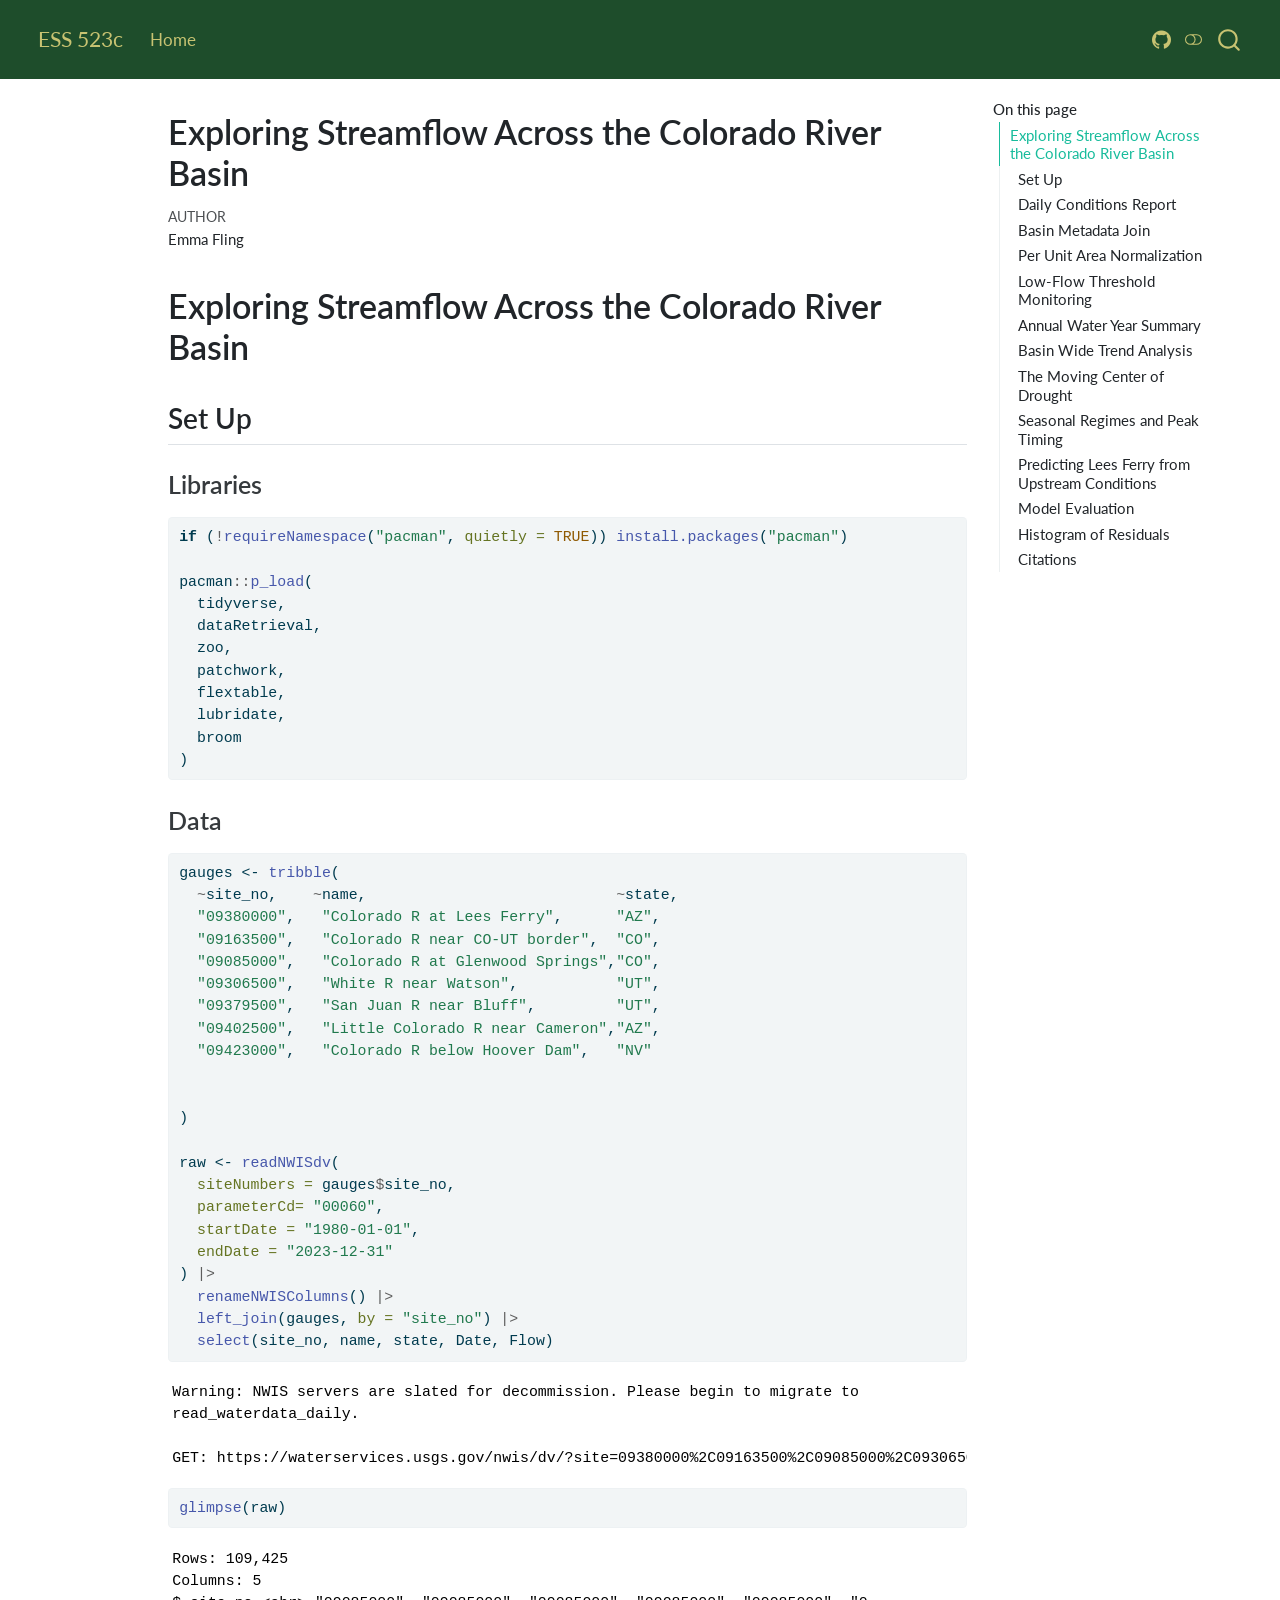
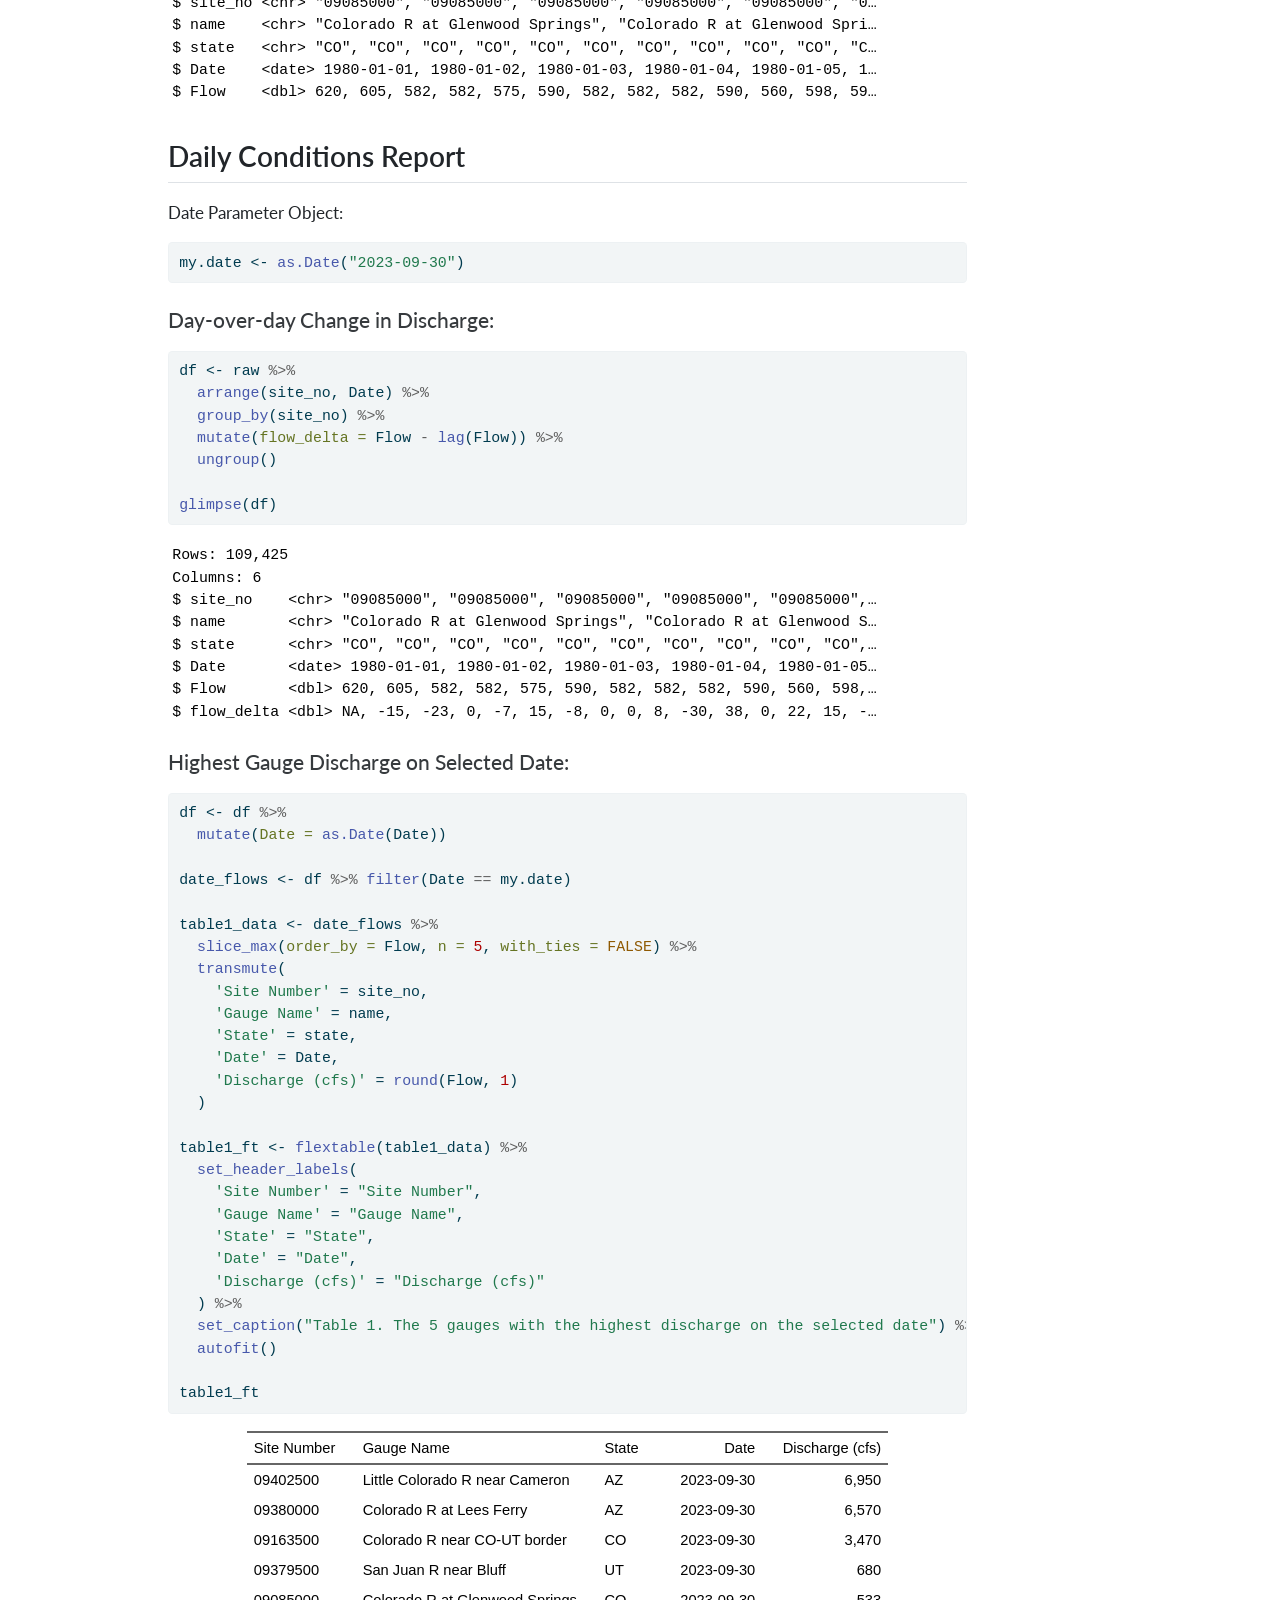
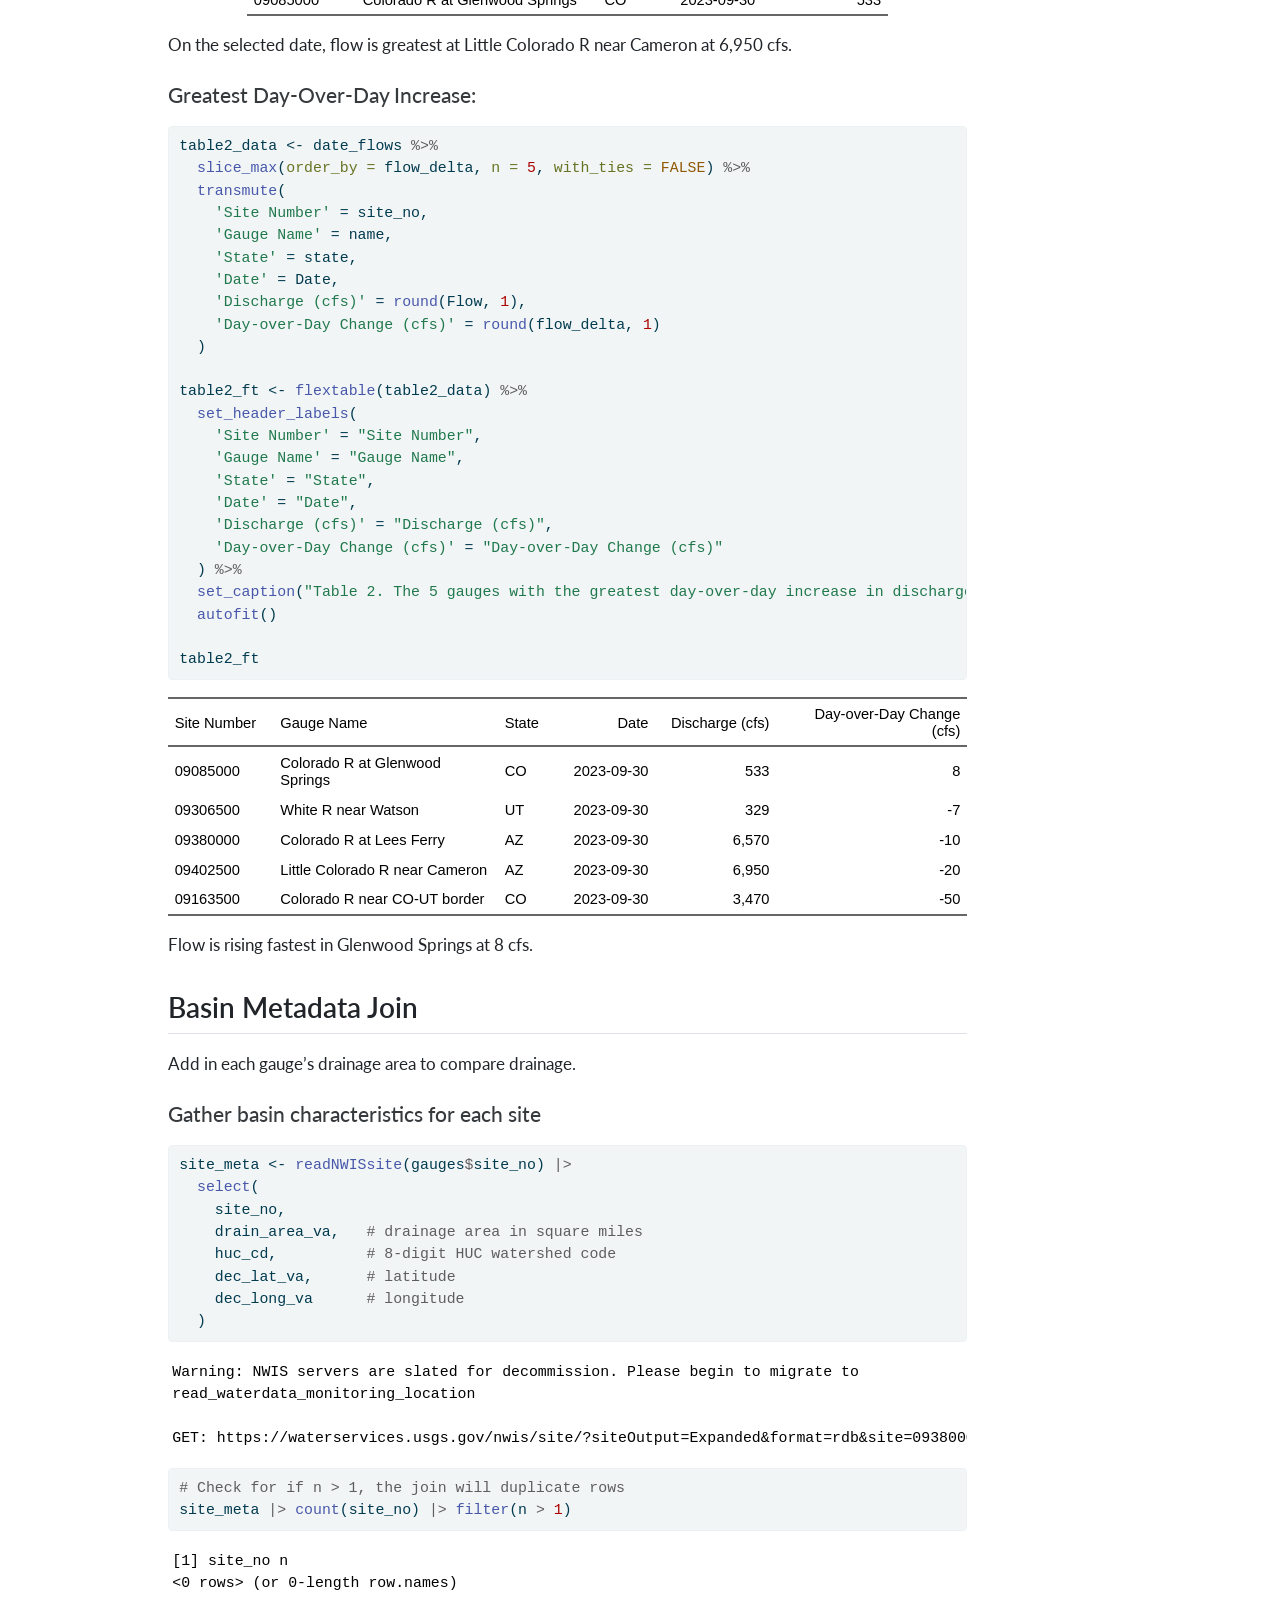
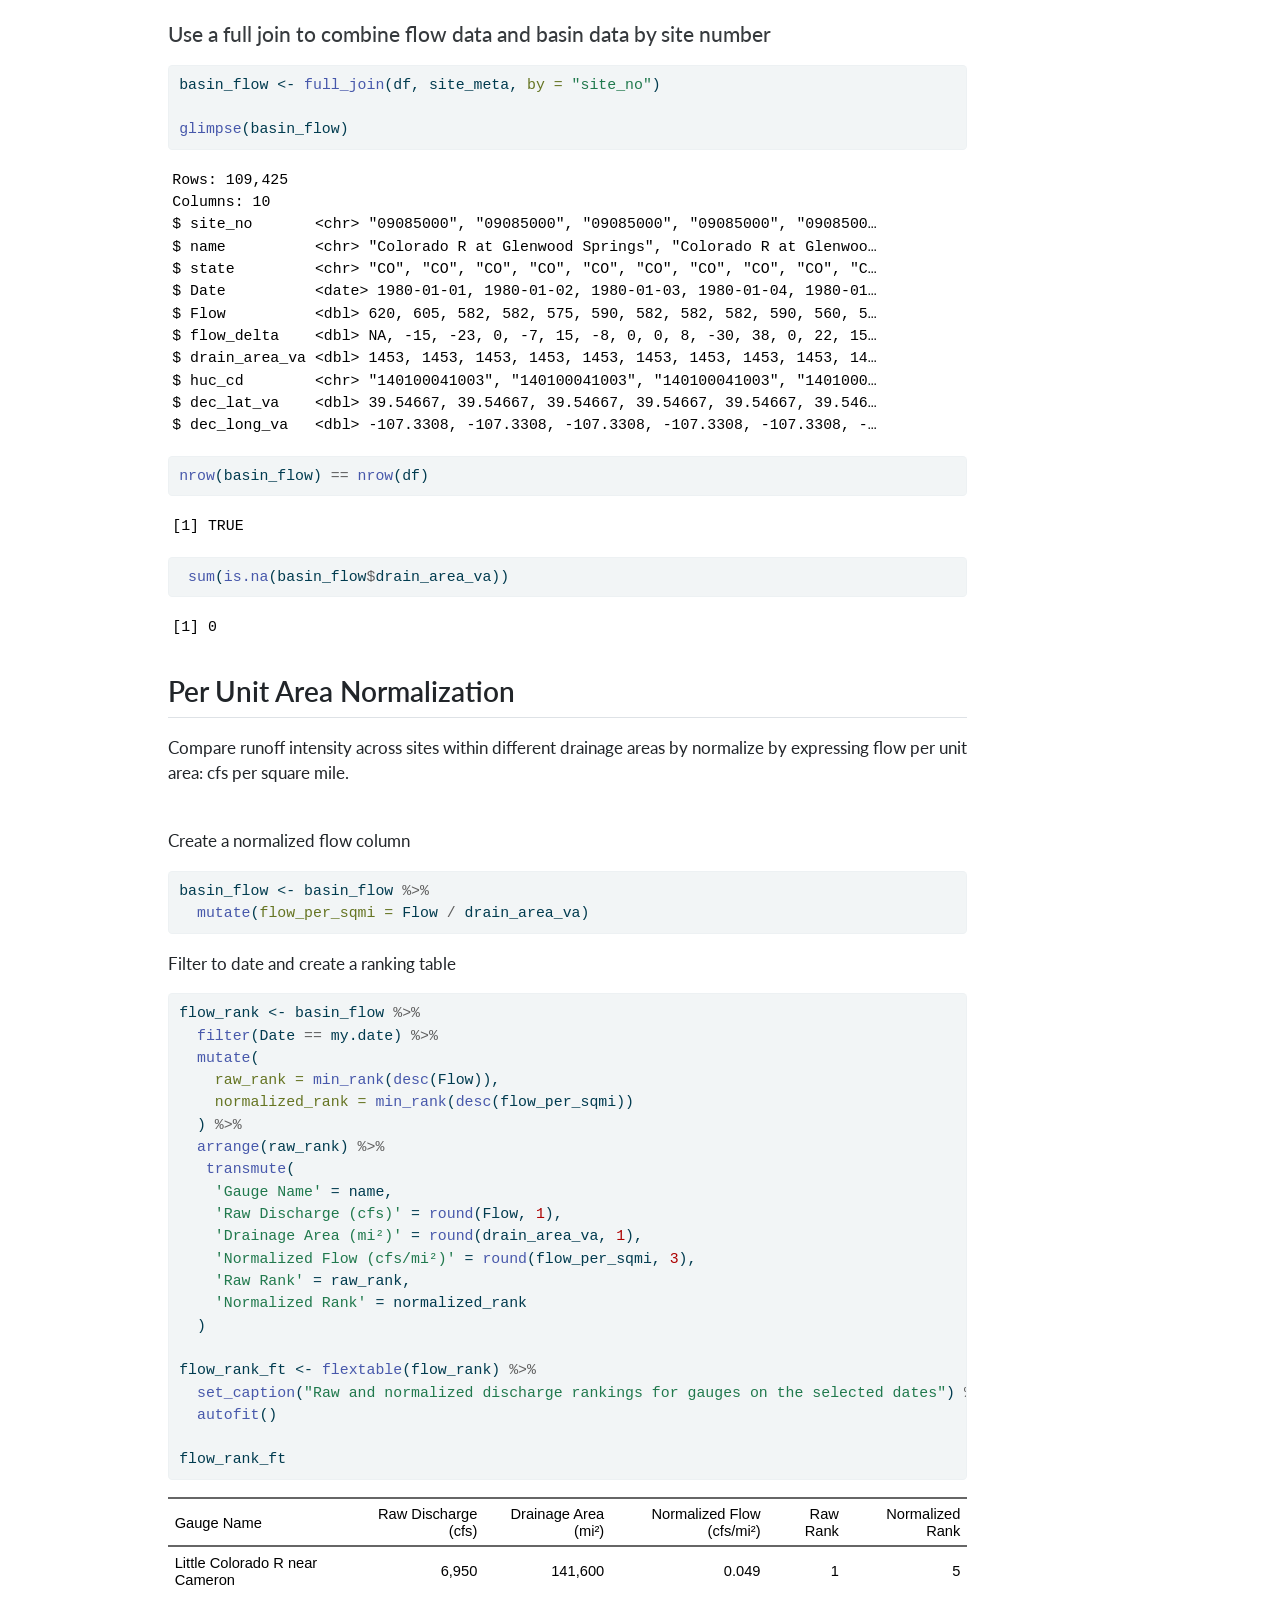
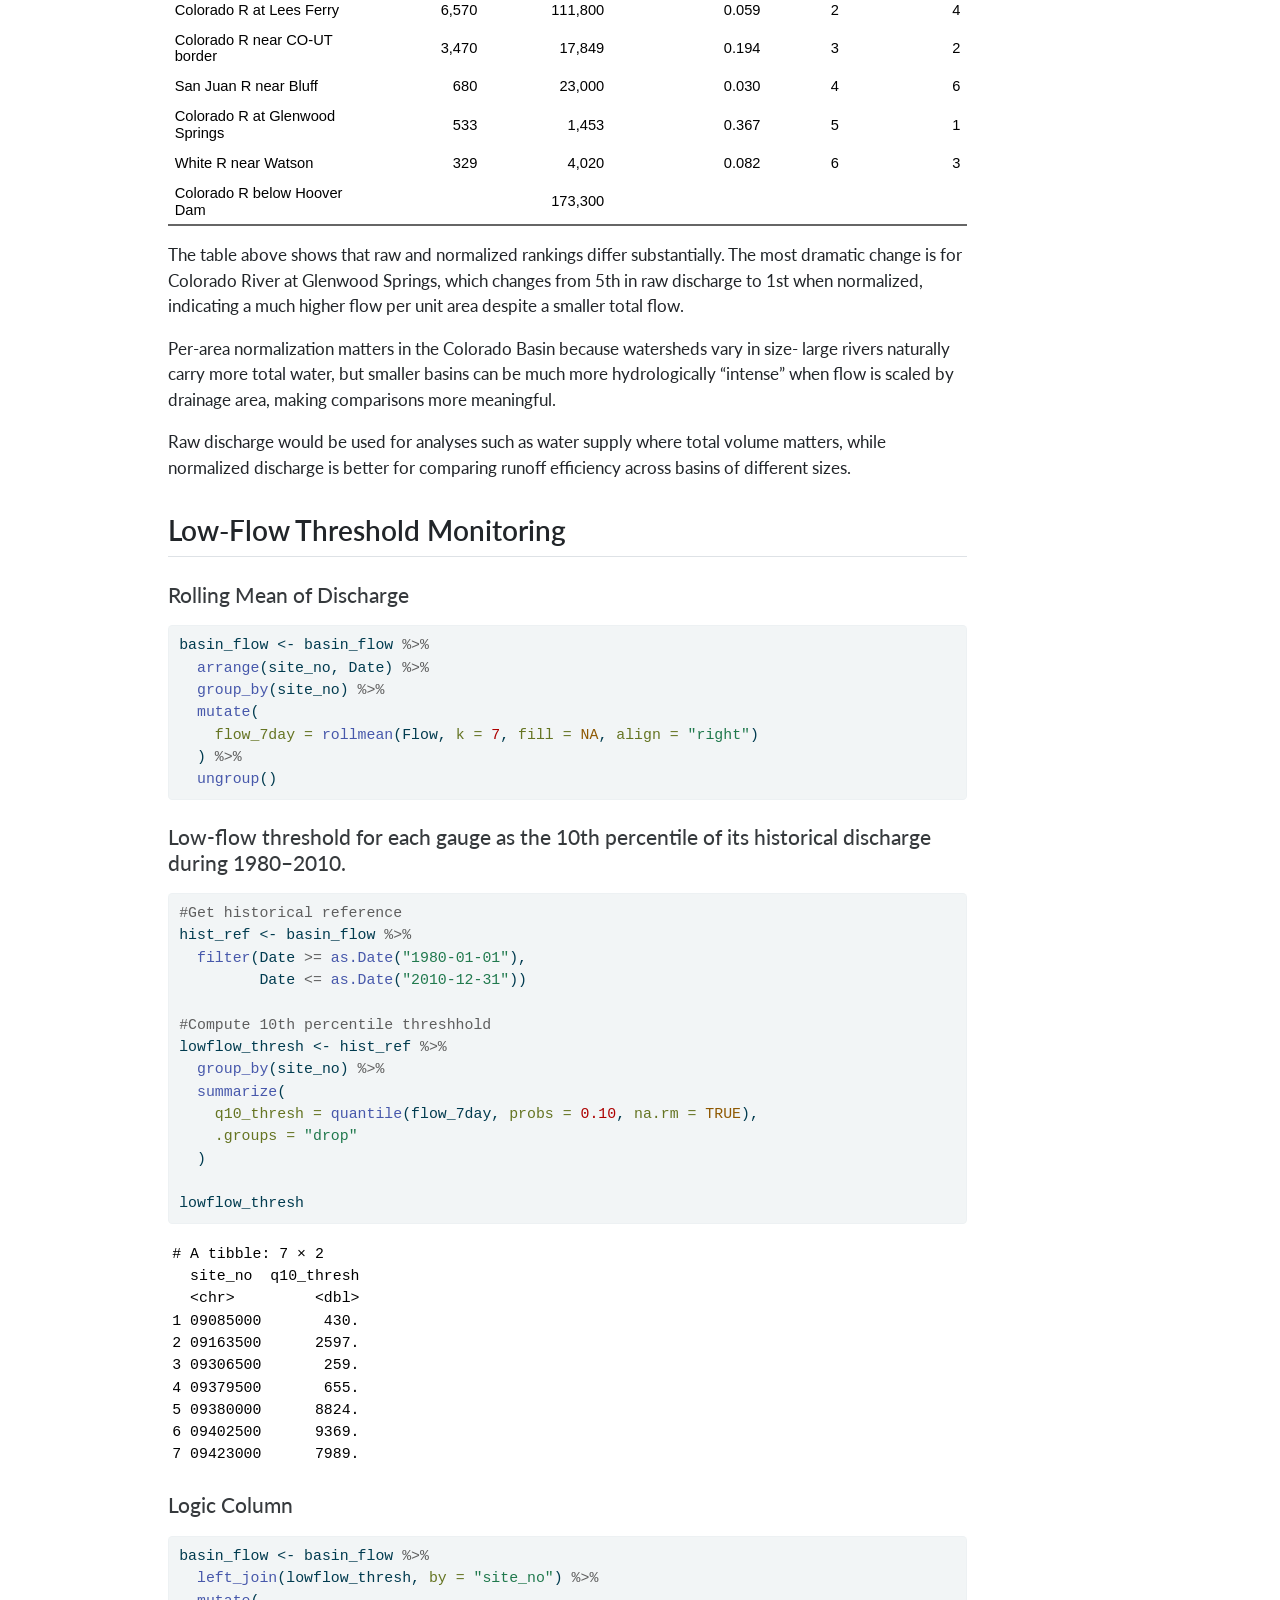
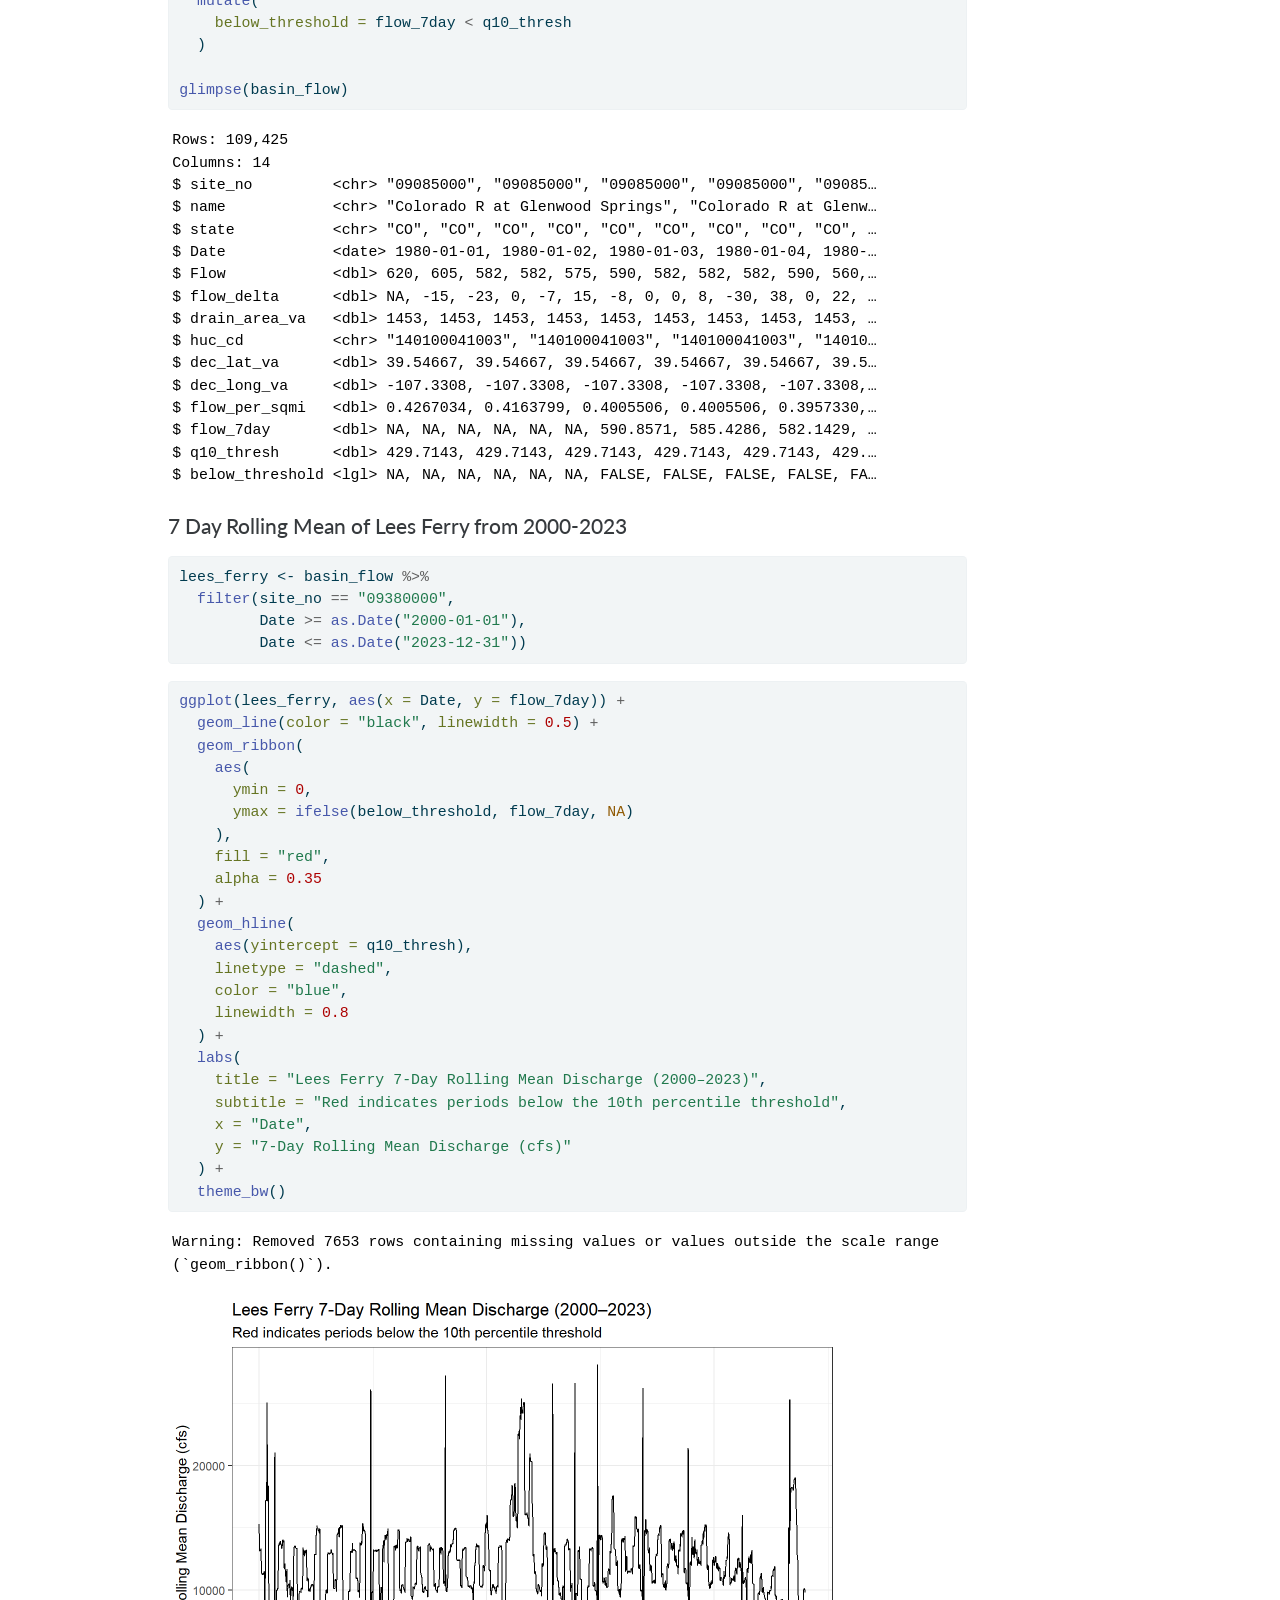
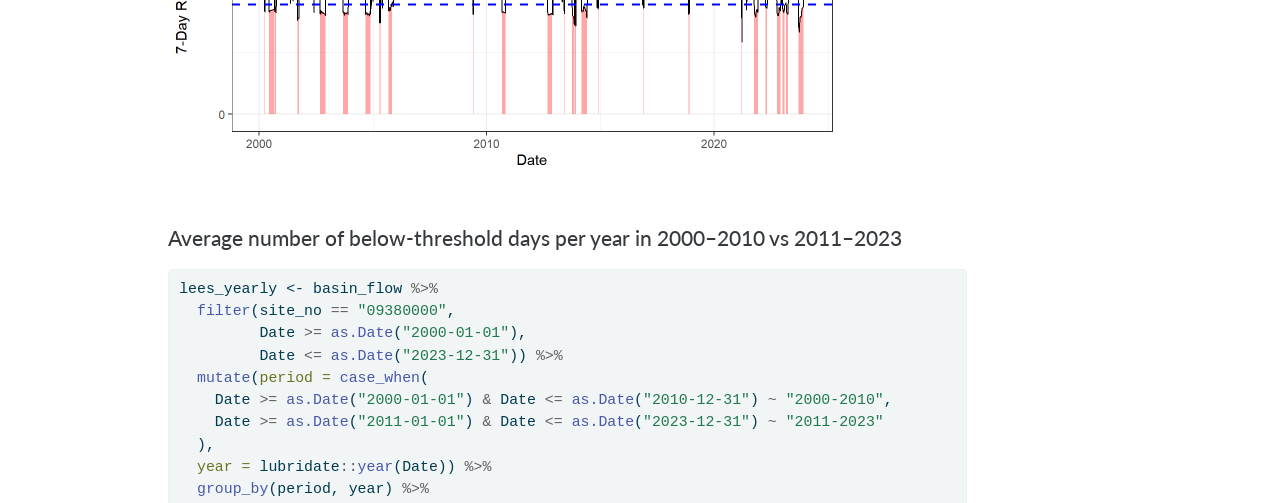
==== docs/index.html @ 568a7d46 "Lab 1 complete" ====
<html xmlns="http://www.w3.org/1999/xhtml">    
  <head>      
    <title>Redirect to Exploring Streamflow Across the Colorado River Basin.html</title>      
    <meta http-equiv="refresh" content="0;URL='Exploring Streamflow Across the Colorado River Basin.html'" />    
  </head>    
  <body> 
  </body>  
</html>
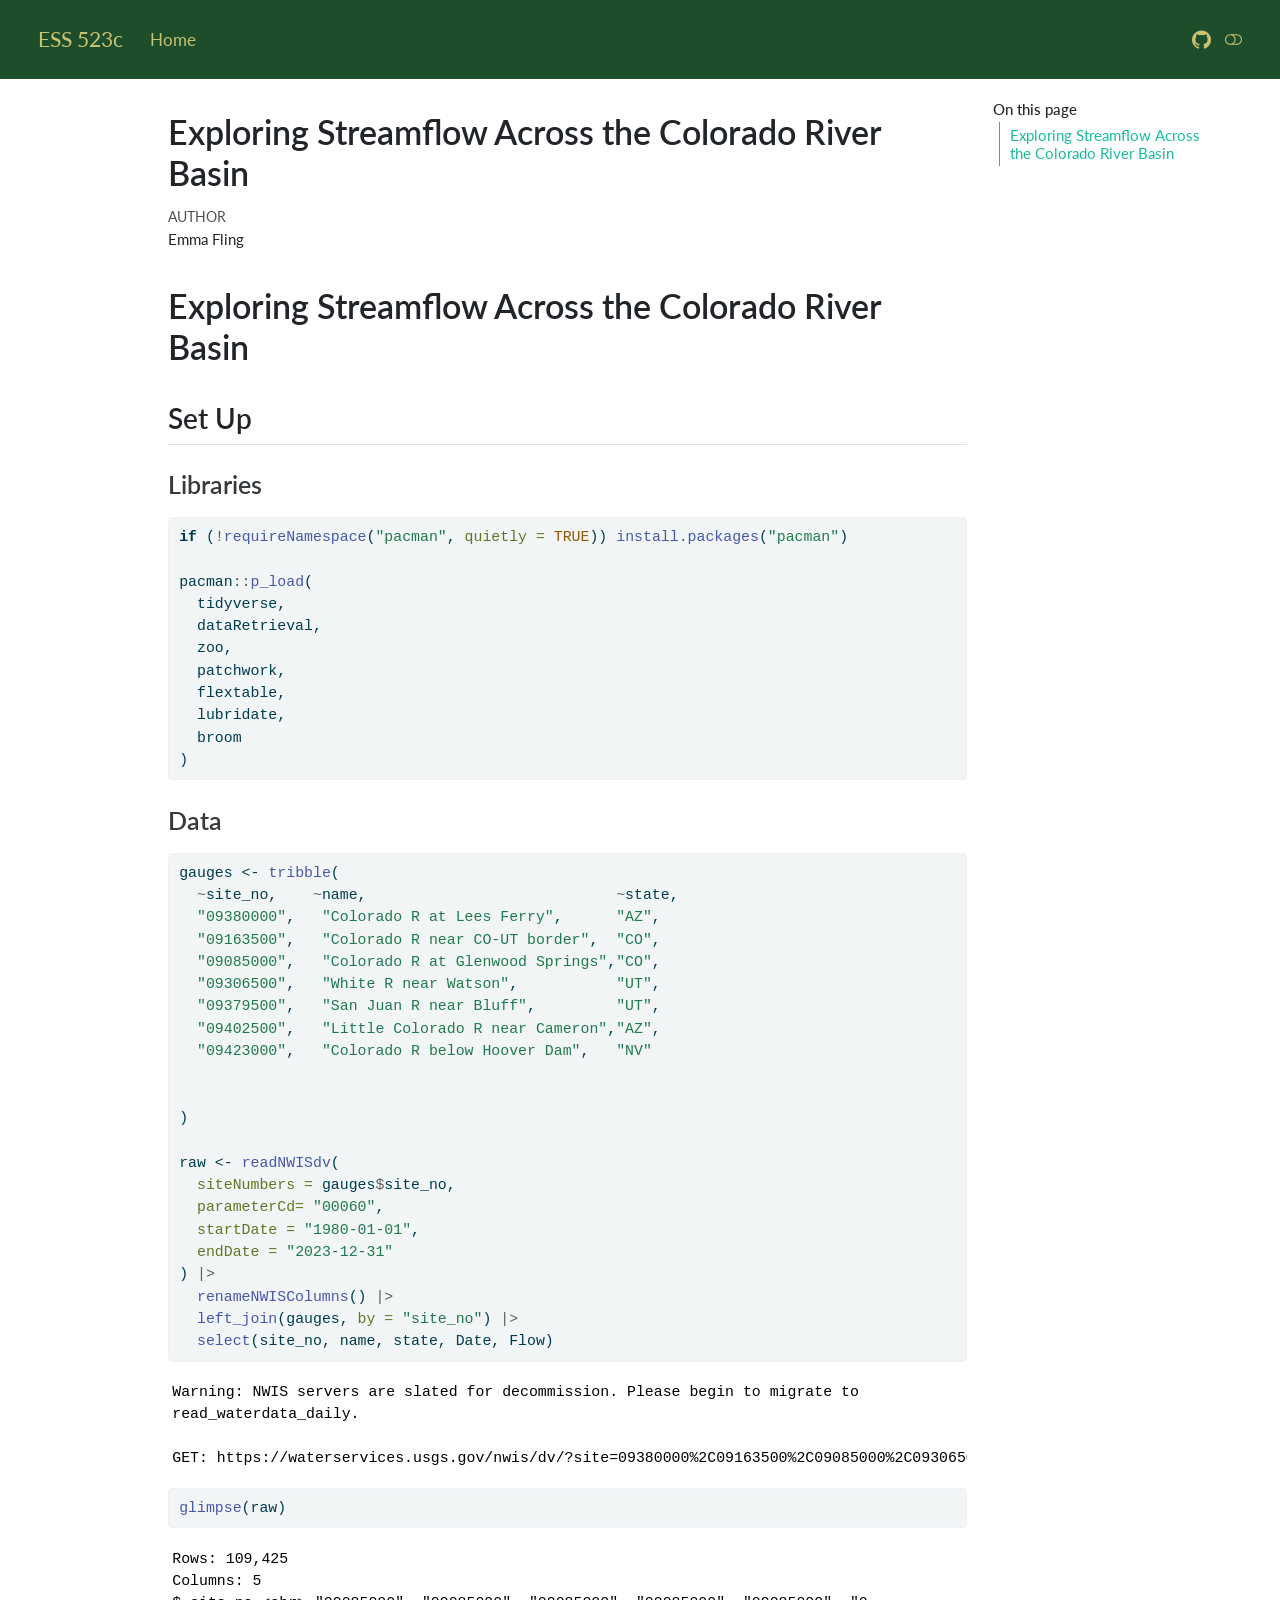
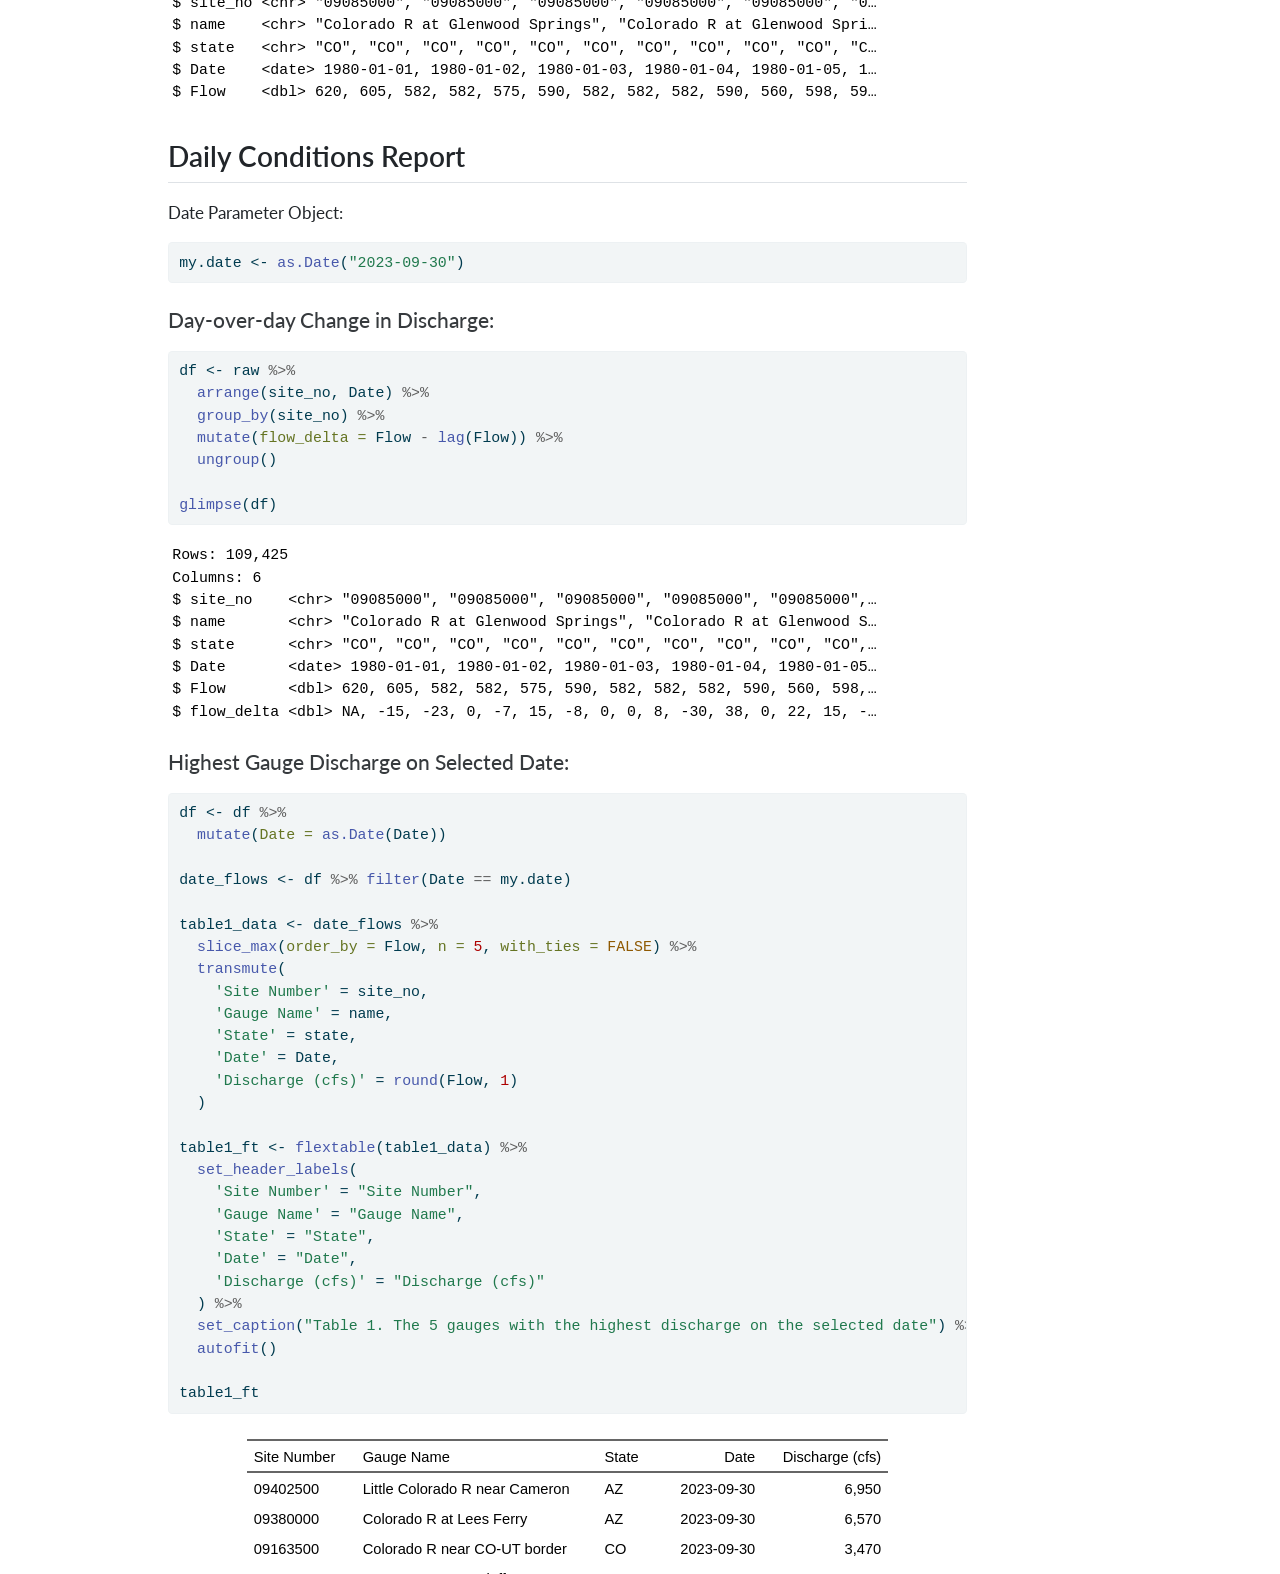
==== commit bb9bbd3e: "Fixed lab 1" ====
--- a/docs/index.html
+++ b/docs/index.html
@@ -1,7 +1,7 @@
 <html xmlns="http://www.w3.org/1999/xhtml">    
   <head>      
-    <title>Redirect to Exploring Streamflow Across the Colorado River Basin.html</title>      
-    <meta http-equiv="refresh" content="0;URL='Exploring Streamflow Across the Colorado River Basin.html'" />    
+    <title>Redirect to lab1.html</title>      
+    <meta http-equiv="refresh" content="0;URL='lab1.html'" />    
   </head>    
   <body> 
   </body>  
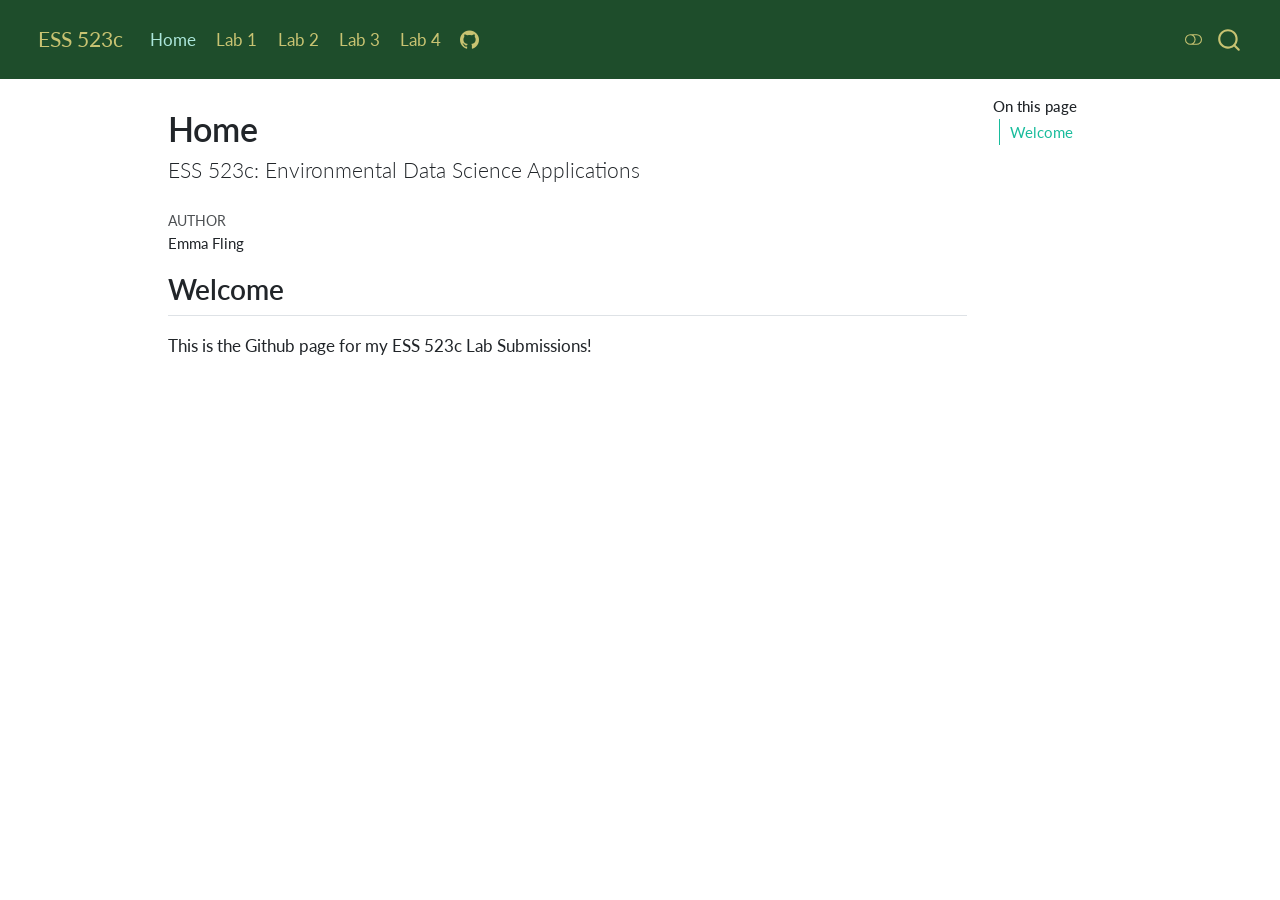
==== commit 73892a34: "Lab 4" ====
--- a/docs/index.html
+++ b/docs/index.html
@@ -1,8 +1,763 @@
-<html xmlns="http://www.w3.org/1999/xhtml">    
-  <head>      
-    <title>Redirect to lab1.html</title>      
-    <meta http-equiv="refresh" content="0;URL='lab1.html'" />    
-  </head>    
-  <body> 
-  </body>  
-</html>     
+<!DOCTYPE html>
+<html xmlns="http://www.w3.org/1999/xhtml" lang="en" xml:lang="en"><head>
+
+<meta charset="utf-8">
+<meta name="generator" content="quarto-1.7.32">
+
+<meta name="viewport" content="width=device-width, initial-scale=1.0, user-scalable=yes">
+
+<meta name="author" content="Emma Fling">
+
+<title>Home – ESS 523c</title>
+<style>
+code{white-space: pre-wrap;}
+span.smallcaps{font-variant: small-caps;}
+div.columns{display: flex; gap: min(4vw, 1.5em);}
+div.column{flex: auto; overflow-x: auto;}
+div.hanging-indent{margin-left: 1.5em; text-indent: -1.5em;}
+ul.task-list{list-style: none;}
+ul.task-list li input[type="checkbox"] {
+  width: 0.8em;
+  margin: 0 0.8em 0.2em -1em; /* quarto-specific, see https://github.com/quarto-dev/quarto-cli/issues/4556 */ 
+  vertical-align: middle;
+}
+</style>
+
+
+<script src="site_libs/quarto-nav/quarto-nav.js"></script>
+<script src="site_libs/clipboard/clipboard.min.js"></script>
+<script src="site_libs/quarto-search/autocomplete.umd.js"></script>
+<script src="site_libs/quarto-search/fuse.min.js"></script>
+<script src="site_libs/quarto-search/quarto-search.js"></script>
+<meta name="quarto:offset" content="./">
+<link href="./favicon.ico" rel="icon">
+<script src="site_libs/quarto-html/quarto.js" type="module"></script>
+<script src="site_libs/quarto-html/tabsets/tabsets.js" type="module"></script>
+<script src="site_libs/quarto-html/popper.min.js"></script>
+<script src="site_libs/quarto-html/tippy.umd.min.js"></script>
+<script src="site_libs/quarto-html/anchor.min.js"></script>
+<link href="site_libs/quarto-html/tippy.css" rel="stylesheet">
+<link href="site_libs/quarto-html/quarto-syntax-highlighting-37eea08aefeeee20ff55810ff984fec1.css" rel="stylesheet" class="quarto-color-scheme" id="quarto-text-highlighting-styles">
+<link href="site_libs/quarto-html/quarto-syntax-highlighting-dark-2fef5ea3f8957b3e4ecc936fc74692ca.css" rel="stylesheet" class="quarto-color-scheme quarto-color-alternate" id="quarto-text-highlighting-styles">
+<link href="site_libs/quarto-html/quarto-syntax-highlighting-37eea08aefeeee20ff55810ff984fec1.css" rel="stylesheet" class="quarto-color-scheme-extra" id="quarto-text-highlighting-styles">
+<script src="site_libs/bootstrap/bootstrap.min.js"></script>
+<link href="site_libs/bootstrap/bootstrap-icons.css" rel="stylesheet">
+<link href="site_libs/bootstrap/bootstrap-d9d48523d281825c2e98552904a045a4.min.css" rel="stylesheet" append-hash="true" class="quarto-color-scheme" id="quarto-bootstrap" data-mode="light">
+<link href="site_libs/bootstrap/bootstrap-dark-863866ae534847d27065ca21649cb75c.min.css" rel="stylesheet" append-hash="true" class="quarto-color-scheme quarto-color-alternate" id="quarto-bootstrap" data-mode="dark">
+<link href="site_libs/bootstrap/bootstrap-d9d48523d281825c2e98552904a045a4.min.css" rel="stylesheet" append-hash="true" class="quarto-color-scheme-extra" id="quarto-bootstrap" data-mode="light">
+<script id="quarto-search-options" type="application/json">{
+  "location": "navbar",
+  "copy-button": false,
+  "collapse-after": 3,
+  "panel-placement": "end",
+  "type": "overlay",
+  "limit": 50,
+  "keyboard-shortcut": [
+    "f",
+    "/",
+    "s"
+  ],
+  "show-item-context": false,
+  "language": {
+    "search-no-results-text": "No results",
+    "search-matching-documents-text": "matching documents",
+    "search-copy-link-title": "Copy link to search",
+    "search-hide-matches-text": "Hide additional matches",
+    "search-more-match-text": "more match in this document",
+    "search-more-matches-text": "more matches in this document",
+    "search-clear-button-title": "Clear",
+    "search-text-placeholder": "",
+    "search-detached-cancel-button-title": "Cancel",
+    "search-submit-button-title": "Submit",
+    "search-label": "Search"
+  }
+}</script>
+
+
+<link rel="stylesheet" href="styles.css">
+</head>
+
+<body class="nav-fixed quarto-light"><script id="quarto-html-before-body" type="application/javascript">
+    const toggleBodyColorMode = (bsSheetEl) => {
+      const mode = bsSheetEl.getAttribute("data-mode");
+      const bodyEl = window.document.querySelector("body");
+      if (mode === "dark") {
+        bodyEl.classList.add("quarto-dark");
+        bodyEl.classList.remove("quarto-light");
+      } else {
+        bodyEl.classList.add("quarto-light");
+        bodyEl.classList.remove("quarto-dark");
+      }
+    }
+    const toggleBodyColorPrimary = () => {
+      const bsSheetEl = window.document.querySelector("link#quarto-bootstrap:not([rel=disabled-stylesheet])");
+      if (bsSheetEl) {
+        toggleBodyColorMode(bsSheetEl);
+      }
+    }
+    const setColorSchemeToggle = (alternate) => {
+      const toggles = window.document.querySelectorAll('.quarto-color-scheme-toggle');
+      for (let i=0; i < toggles.length; i++) {
+        const toggle = toggles[i];
+        if (toggle) {
+          if (alternate) {
+            toggle.classList.add("alternate");
+          } else {
+            toggle.classList.remove("alternate");
+          }
+        }
+      }
+    };
+    const toggleColorMode = (alternate) => {
+      // Switch the stylesheets
+      const primaryStylesheets = window.document.querySelectorAll('link.quarto-color-scheme:not(.quarto-color-alternate)');
+      const alternateStylesheets = window.document.querySelectorAll('link.quarto-color-scheme.quarto-color-alternate');
+      manageTransitions('#quarto-margin-sidebar .nav-link', false);
+      if (alternate) {
+        // note: dark is layered on light, we don't disable primary!
+        enableStylesheet(alternateStylesheets);
+        for (const sheetNode of alternateStylesheets) {
+          if (sheetNode.id === "quarto-bootstrap") {
+            toggleBodyColorMode(sheetNode);
+          }
+        }
+      } else {
+        disableStylesheet(alternateStylesheets);
+        enableStylesheet(primaryStylesheets)
+        toggleBodyColorPrimary();
+      }
+      manageTransitions('#quarto-margin-sidebar .nav-link', true);
+      // Switch the toggles
+      setColorSchemeToggle(alternate)
+      // Hack to workaround the fact that safari doesn't
+      // properly recolor the scrollbar when toggling (#1455)
+      if (navigator.userAgent.indexOf('Safari') > 0 && navigator.userAgent.indexOf('Chrome') == -1) {
+        manageTransitions("body", false);
+        window.scrollTo(0, 1);
+        setTimeout(() => {
+          window.scrollTo(0, 0);
+          manageTransitions("body", true);
+        }, 40);
+      }
+    }
+    const disableStylesheet = (stylesheets) => {
+      for (let i=0; i < stylesheets.length; i++) {
+        const stylesheet = stylesheets[i];
+        stylesheet.rel = 'disabled-stylesheet';
+      }
+    }
+    const enableStylesheet = (stylesheets) => {
+      for (let i=0; i < stylesheets.length; i++) {
+        const stylesheet = stylesheets[i];
+        if(stylesheet.rel !== 'stylesheet') { // for Chrome, which will still FOUC without this check
+          stylesheet.rel = 'stylesheet';
+        }
+      }
+    }
+    const manageTransitions = (selector, allowTransitions) => {
+      const els = window.document.querySelectorAll(selector);
+      for (let i=0; i < els.length; i++) {
+        const el = els[i];
+        if (allowTransitions) {
+          el.classList.remove('notransition');
+        } else {
+          el.classList.add('notransition');
+        }
+      }
+    }
+    const isFileUrl = () => {
+      return window.location.protocol === 'file:';
+    }
+    const hasAlternateSentinel = () => {
+      let styleSentinel = getColorSchemeSentinel();
+      if (styleSentinel !== null) {
+        return styleSentinel === "alternate";
+      } else {
+        return false;
+      }
+    }
+    const setStyleSentinel = (alternate) => {
+      const value = alternate ? "alternate" : "default";
+      if (!isFileUrl()) {
+        window.localStorage.setItem("quarto-color-scheme", value);
+      } else {
+        localAlternateSentinel = value;
+      }
+    }
+    const getColorSchemeSentinel = () => {
+      if (!isFileUrl()) {
+        const storageValue = window.localStorage.getItem("quarto-color-scheme");
+        return storageValue != null ? storageValue : localAlternateSentinel;
+      } else {
+        return localAlternateSentinel;
+      }
+    }
+    const toggleGiscusIfUsed = (isAlternate, darkModeDefault) => {
+      const baseTheme = document.querySelector('#giscus-base-theme')?.value ?? 'light';
+      const alternateTheme = document.querySelector('#giscus-alt-theme')?.value ?? 'dark';
+      let newTheme = '';
+      if(authorPrefersDark) {
+        newTheme = isAlternate ? baseTheme : alternateTheme;
+      } else {
+        newTheme = isAlternate ? alternateTheme : baseTheme;
+      }
+      const changeGiscusTheme = () => {
+        // From: https://github.com/giscus/giscus/issues/336
+        const sendMessage = (message) => {
+          const iframe = document.querySelector('iframe.giscus-frame');
+          if (!iframe) return;
+          iframe.contentWindow.postMessage({ giscus: message }, 'https://giscus.app');
+        }
+        sendMessage({
+          setConfig: {
+            theme: newTheme
+          }
+        });
+      }
+      const isGiscussLoaded = window.document.querySelector('iframe.giscus-frame') !== null;
+      if (isGiscussLoaded) {
+        changeGiscusTheme();
+      }
+    };
+    const authorPrefersDark = false;
+    const darkModeDefault = authorPrefersDark;
+      document.querySelector('link#quarto-text-highlighting-styles.quarto-color-scheme-extra').rel = 'disabled-stylesheet';
+      document.querySelector('link#quarto-bootstrap.quarto-color-scheme-extra').rel = 'disabled-stylesheet';
+    let localAlternateSentinel = darkModeDefault ? 'alternate' : 'default';
+    // Dark / light mode switch
+    window.quartoToggleColorScheme = () => {
+      // Read the current dark / light value
+      let toAlternate = !hasAlternateSentinel();
+      toggleColorMode(toAlternate);
+      setStyleSentinel(toAlternate);
+      toggleGiscusIfUsed(toAlternate, darkModeDefault);
+      window.dispatchEvent(new Event('resize'));
+    };
+    // Switch to dark mode if need be
+    if (hasAlternateSentinel()) {
+      toggleColorMode(true);
+    } else {
+      toggleColorMode(false);
+    }
+  </script>
+
+<div id="quarto-search-results"></div>
+  <header id="quarto-header" class="headroom fixed-top">
+    <nav class="navbar navbar-expand-lg " data-bs-theme="dark">
+      <div class="navbar-container container-fluid">
+      <div class="navbar-brand-container mx-auto">
+    <a href="./index.html" class="navbar-brand navbar-brand-logo">
+    <img src="./csu-rams-logo.png" alt="" class="navbar-logo">
+    </a>
+    <a class="navbar-brand" href="./index.html">
+    <span class="navbar-title">ESS 523c</span>
+    </a>
+  </div>
+            <div id="quarto-search" class="" title="Search"></div>
+          <button class="navbar-toggler" type="button" data-bs-toggle="collapse" data-bs-target="#navbarCollapse" aria-controls="navbarCollapse" role="menu" aria-expanded="false" aria-label="Toggle navigation" onclick="if (window.quartoToggleHeadroom) { window.quartoToggleHeadroom(); }">
+  <span class="navbar-toggler-icon"></span>
+</button>
+          <div class="collapse navbar-collapse" id="navbarCollapse">
+            <ul class="navbar-nav navbar-nav-scroll me-auto">
+  <li class="nav-item">
+    <a class="nav-link active" href="./index.html" aria-current="page"> 
+<span class="menu-text">Home</span></a>
+  </li>  
+  <li class="nav-item">
+    <a class="nav-link" href="./lab1.html"> 
+<span class="menu-text">Lab 1</span></a>
+  </li>  
+  <li class="nav-item">
+    <a class="nav-link" href="./lab2.html"> 
+<span class="menu-text">Lab 2</span></a>
+  </li>  
+  <li class="nav-item">
+    <a class="nav-link" href="./lab3.html"> 
+<span class="menu-text">Lab 3</span></a>
+  </li>  
+  <li class="nav-item">
+    <a class="nav-link" href="./lab4.html"> 
+<span class="menu-text">Lab 4</span></a>
+  </li>  
+  <li class="nav-item compact">
+    <a class="nav-link" href="https://github.com/mikejohnson51/csu-523c-2026/"> <i class="bi bi-github" role="img" aria-label="ESS 523c">
+</i> 
+<span class="menu-text"></span></a>
+  </li>  
+</ul>
+          </div> <!-- /navcollapse -->
+            <div class="quarto-navbar-tools">
+  <a href="" class="quarto-color-scheme-toggle quarto-navigation-tool  px-1" onclick="window.quartoToggleColorScheme(); return false;" title="Toggle dark mode"><i class="bi"></i></a>
+</div>
+      </div> <!-- /container-fluid -->
+    </nav>
+</header>
+<!-- content -->
+<div id="quarto-content" class="quarto-container page-columns page-rows-contents page-layout-article page-navbar">
+<!-- sidebar -->
+<!-- margin-sidebar -->
+    <div id="quarto-margin-sidebar" class="sidebar margin-sidebar">
+        <nav id="TOC" role="doc-toc" class="toc-active">
+    <h2 id="toc-title">On this page</h2>
+   
+  <ul>
+  <li><a href="#welcome" id="toc-welcome" class="nav-link active" data-scroll-target="#welcome">Welcome</a></li>
+  </ul>
+</nav>
+    </div>
+<!-- main -->
+<main class="content" id="quarto-document-content">
+
+
+<header id="title-block-header" class="quarto-title-block default">
+<div class="quarto-title">
+<h1 class="title">Home</h1>
+<p class="subtitle lead">ESS 523c: Environmental Data Science Applications</p>
+</div>
+
+
+
+<div class="quarto-title-meta">
+
+    <div>
+    <div class="quarto-title-meta-heading">Author</div>
+    <div class="quarto-title-meta-contents">
+             <p>Emma Fling </p>
+          </div>
+  </div>
+    
+  
+    
+  </div>
+  
+
+
+</header>
+
+
+<section id="welcome" class="level2">
+<h2 class="anchored" data-anchor-id="welcome">Welcome</h2>
+<p>This is the Github page for my ESS 523c Lab Submissions!</p>
+
+
+</section>
+
+</main> <!-- /main -->
+<script id="quarto-html-after-body" type="application/javascript">
+  window.document.addEventListener("DOMContentLoaded", function (event) {
+    // Ensure there is a toggle, if there isn't float one in the top right
+    if (window.document.querySelector('.quarto-color-scheme-toggle') === null) {
+      const a = window.document.createElement('a');
+      a.classList.add('top-right');
+      a.classList.add('quarto-color-scheme-toggle');
+      a.href = "";
+      a.onclick = function() { try { window.quartoToggleColorScheme(); } catch {} return false; };
+      const i = window.document.createElement("i");
+      i.classList.add('bi');
+      a.appendChild(i);
+      window.document.body.appendChild(a);
+    }
+    setColorSchemeToggle(hasAlternateSentinel())
+    const icon = "";
+    const anchorJS = new window.AnchorJS();
+    anchorJS.options = {
+      placement: 'right',
+      icon: icon
+    };
+    anchorJS.add('.anchored');
+    const isCodeAnnotation = (el) => {
+      for (const clz of el.classList) {
+        if (clz.startsWith('code-annotation-')) {                     
+          return true;
+        }
+      }
+      return false;
+    }
+    const onCopySuccess = function(e) {
+      // button target
+      const button = e.trigger;
+      // don't keep focus
+      button.blur();
+      // flash "checked"
+      button.classList.add('code-copy-button-checked');
+      var currentTitle = button.getAttribute("title");
+      button.setAttribute("title", "Copied!");
+      let tooltip;
+      if (window.bootstrap) {
+        button.setAttribute("data-bs-toggle", "tooltip");
+        button.setAttribute("data-bs-placement", "left");
+        button.setAttribute("data-bs-title", "Copied!");
+        tooltip = new bootstrap.Tooltip(button, 
+          { trigger: "manual", 
+            customClass: "code-copy-button-tooltip",
+            offset: [0, -8]});
+        tooltip.show();    
+      }
+      setTimeout(function() {
+        if (tooltip) {
+          tooltip.hide();
+          button.removeAttribute("data-bs-title");
+          button.removeAttribute("data-bs-toggle");
+          button.removeAttribute("data-bs-placement");
+        }
+        button.setAttribute("title", currentTitle);
+        button.classList.remove('code-copy-button-checked');
+      }, 1000);
+      // clear code selection
+      e.clearSelection();
+    }
+    const getTextToCopy = function(trigger) {
+        const codeEl = trigger.previousElementSibling.cloneNode(true);
+        for (const childEl of codeEl.children) {
+          if (isCodeAnnotation(childEl)) {
+            childEl.remove();
+          }
+        }
+        return codeEl.innerText;
+    }
+    const clipboard = new window.ClipboardJS('.code-copy-button:not([data-in-quarto-modal])', {
+      text: getTextToCopy
+    });
+    clipboard.on('success', onCopySuccess);
+    if (window.document.getElementById('quarto-embedded-source-code-modal')) {
+      const clipboardModal = new window.ClipboardJS('.code-copy-button[data-in-quarto-modal]', {
+        text: getTextToCopy,
+        container: window.document.getElementById('quarto-embedded-source-code-modal')
+      });
+      clipboardModal.on('success', onCopySuccess);
+    }
+      var localhostRegex = new RegExp(/^(?:http|https):\/\/localhost\:?[0-9]*\//);
+      var mailtoRegex = new RegExp(/^mailto:/);
+        var filterRegex = new RegExp('/' + window.location.host + '/');
+      var isInternal = (href) => {
+          return filterRegex.test(href) || localhostRegex.test(href) || mailtoRegex.test(href);
+      }
+      // Inspect non-navigation links and adorn them if external
+     var links = window.document.querySelectorAll('a[href]:not(.nav-link):not(.navbar-brand):not(.toc-action):not(.sidebar-link):not(.sidebar-item-toggle):not(.pagination-link):not(.no-external):not([aria-hidden]):not(.dropdown-item):not(.quarto-navigation-tool):not(.about-link)');
+      for (var i=0; i<links.length; i++) {
+        const link = links[i];
+        if (!isInternal(link.href)) {
+          // undo the damage that might have been done by quarto-nav.js in the case of
+          // links that we want to consider external
+          if (link.dataset.originalHref !== undefined) {
+            link.href = link.dataset.originalHref;
+          }
+        }
+      }
+    function tippyHover(el, contentFn, onTriggerFn, onUntriggerFn) {
+      const config = {
+        allowHTML: true,
+        maxWidth: 500,
+        delay: 100,
+        arrow: false,
+        appendTo: function(el) {
+            return el.parentElement;
+        },
+        interactive: true,
+        interactiveBorder: 10,
+        theme: 'quarto',
+        placement: 'bottom-start',
+      };
+      if (contentFn) {
+        config.content = contentFn;
+      }
+      if (onTriggerFn) {
+        config.onTrigger = onTriggerFn;
+      }
+      if (onUntriggerFn) {
+        config.onUntrigger = onUntriggerFn;
+      }
+      window.tippy(el, config); 
+    }
+    const noterefs = window.document.querySelectorAll('a[role="doc-noteref"]');
+    for (var i=0; i<noterefs.length; i++) {
+      const ref = noterefs[i];
+      tippyHover(ref, function() {
+        // use id or data attribute instead here
+        let href = ref.getAttribute('data-footnote-href') || ref.getAttribute('href');
+        try { href = new URL(href).hash; } catch {}
+        const id = href.replace(/^#\/?/, "");
+        const note = window.document.getElementById(id);
+        if (note) {
+          return note.innerHTML;
+        } else {
+          return "";
+        }
+      });
+    }
+    const xrefs = window.document.querySelectorAll('a.quarto-xref');
+    const processXRef = (id, note) => {
+      // Strip column container classes
+      const stripColumnClz = (el) => {
+        el.classList.remove("page-full", "page-columns");
+        if (el.children) {
+          for (const child of el.children) {
+            stripColumnClz(child);
+          }
+        }
+      }
+      stripColumnClz(note)
+      if (id === null || id.startsWith('sec-')) {
+        // Special case sections, only their first couple elements
+        const container = document.createElement("div");
+        if (note.children && note.children.length > 2) {
+          container.appendChild(note.children[0].cloneNode(true));
+          for (let i = 1; i < note.children.length; i++) {
+            const child = note.children[i];
+            if (child.tagName === "P" && child.innerText === "") {
+              continue;
+            } else {
+              container.appendChild(child.cloneNode(true));
+              break;
+            }
+          }
+          if (window.Quarto?.typesetMath) {
+            window.Quarto.typesetMath(container);
+          }
+          return container.innerHTML
+        } else {
+          if (window.Quarto?.typesetMath) {
+            window.Quarto.typesetMath(note);
+          }
+          return note.innerHTML;
+        }
+      } else {
+        // Remove any anchor links if they are present
+        const anchorLink = note.querySelector('a.anchorjs-link');
+        if (anchorLink) {
+          anchorLink.remove();
+        }
+        if (window.Quarto?.typesetMath) {
+          window.Quarto.typesetMath(note);
+        }
+        if (note.classList.contains("callout")) {
+          return note.outerHTML;
+        } else {
+          return note.innerHTML;
+        }
+      }
+    }
+    for (var i=0; i<xrefs.length; i++) {
+      const xref = xrefs[i];
+      tippyHover(xref, undefined, function(instance) {
+        instance.disable();
+        let url = xref.getAttribute('href');
+        let hash = undefined; 
+        if (url.startsWith('#')) {
+          hash = url;
+        } else {
+          try { hash = new URL(url).hash; } catch {}
+        }
+        if (hash) {
+          const id = hash.replace(/^#\/?/, "");
+          const note = window.document.getElementById(id);
+          if (note !== null) {
+            try {
+              const html = processXRef(id, note.cloneNode(true));
+              instance.setContent(html);
+            } finally {
+              instance.enable();
+              instance.show();
+            }
+          } else {
+            // See if we can fetch this
+            fetch(url.split('#')[0])
+            .then(res => res.text())
+            .then(html => {
+              const parser = new DOMParser();
+              const htmlDoc = parser.parseFromString(html, "text/html");
+              const note = htmlDoc.getElementById(id);
+              if (note !== null) {
+                const html = processXRef(id, note);
+                instance.setContent(html);
+              } 
+            }).finally(() => {
+              instance.enable();
+              instance.show();
+            });
+          }
+        } else {
+          // See if we can fetch a full url (with no hash to target)
+          // This is a special case and we should probably do some content thinning / targeting
+          fetch(url)
+          .then(res => res.text())
+          .then(html => {
+            const parser = new DOMParser();
+            const htmlDoc = parser.parseFromString(html, "text/html");
+            const note = htmlDoc.querySelector('main.content');
+            if (note !== null) {
+              // This should only happen for chapter cross references
+              // (since there is no id in the URL)
+              // remove the first header
+              if (note.children.length > 0 && note.children[0].tagName === "HEADER") {
+                note.children[0].remove();
+              }
+              const html = processXRef(null, note);
+              instance.setContent(html);
+            } 
+          }).finally(() => {
+            instance.enable();
+            instance.show();
+          });
+        }
+      }, function(instance) {
+      });
+    }
+        let selectedAnnoteEl;
+        const selectorForAnnotation = ( cell, annotation) => {
+          let cellAttr = 'data-code-cell="' + cell + '"';
+          let lineAttr = 'data-code-annotation="' +  annotation + '"';
+          const selector = 'span[' + cellAttr + '][' + lineAttr + ']';
+          return selector;
+        }
+        const selectCodeLines = (annoteEl) => {
+          const doc = window.document;
+          const targetCell = annoteEl.getAttribute("data-target-cell");
+          const targetAnnotation = annoteEl.getAttribute("data-target-annotation");
+          const annoteSpan = window.document.querySelector(selectorForAnnotation(targetCell, targetAnnotation));
+          const lines = annoteSpan.getAttribute("data-code-lines").split(",");
+          const lineIds = lines.map((line) => {
+            return targetCell + "-" + line;
+          })
+          let top = null;
+          let height = null;
+          let parent = null;
+          if (lineIds.length > 0) {
+              //compute the position of the single el (top and bottom and make a div)
+              const el = window.document.getElementById(lineIds[0]);
+              top = el.offsetTop;
+              height = el.offsetHeight;
+              parent = el.parentElement.parentElement;
+            if (lineIds.length > 1) {
+              const lastEl = window.document.getElementById(lineIds[lineIds.length - 1]);
+              const bottom = lastEl.offsetTop + lastEl.offsetHeight;
+              height = bottom - top;
+            }
+            if (top !== null && height !== null && parent !== null) {
+              // cook up a div (if necessary) and position it 
+              let div = window.document.getElementById("code-annotation-line-highlight");
+              if (div === null) {
+                div = window.document.createElement("div");
+                div.setAttribute("id", "code-annotation-line-highlight");
+                div.style.position = 'absolute';
+                parent.appendChild(div);
+              }
+              div.style.top = top - 2 + "px";
+              div.style.height = height + 4 + "px";
+              div.style.left = 0;
+              let gutterDiv = window.document.getElementById("code-annotation-line-highlight-gutter");
+              if (gutterDiv === null) {
+                gutterDiv = window.document.createElement("div");
+                gutterDiv.setAttribute("id", "code-annotation-line-highlight-gutter");
+                gutterDiv.style.position = 'absolute';
+                const codeCell = window.document.getElementById(targetCell);
+                const gutter = codeCell.querySelector('.code-annotation-gutter');
+                gutter.appendChild(gutterDiv);
+              }
+              gutterDiv.style.top = top - 2 + "px";
+              gutterDiv.style.height = height + 4 + "px";
+            }
+            selectedAnnoteEl = annoteEl;
+          }
+        };
+        const unselectCodeLines = () => {
+          const elementsIds = ["code-annotation-line-highlight", "code-annotation-line-highlight-gutter"];
+          elementsIds.forEach((elId) => {
+            const div = window.document.getElementById(elId);
+            if (div) {
+              div.remove();
+            }
+          });
+          selectedAnnoteEl = undefined;
+        };
+          // Handle positioning of the toggle
+      window.addEventListener(
+        "resize",
+        throttle(() => {
+          elRect = undefined;
+          if (selectedAnnoteEl) {
+            selectCodeLines(selectedAnnoteEl);
+          }
+        }, 10)
+      );
+      function throttle(fn, ms) {
+      let throttle = false;
+      let timer;
+        return (...args) => {
+          if(!throttle) { // first call gets through
+              fn.apply(this, args);
+              throttle = true;
+          } else { // all the others get throttled
+              if(timer) clearTimeout(timer); // cancel #2
+              timer = setTimeout(() => {
+                fn.apply(this, args);
+                timer = throttle = false;
+              }, ms);
+          }
+        };
+      }
+        // Attach click handler to the DT
+        const annoteDls = window.document.querySelectorAll('dt[data-target-cell]');
+        for (const annoteDlNode of annoteDls) {
+          annoteDlNode.addEventListener('click', (event) => {
+            const clickedEl = event.target;
+            if (clickedEl !== selectedAnnoteEl) {
+              unselectCodeLines();
+              const activeEl = window.document.querySelector('dt[data-target-cell].code-annotation-active');
+              if (activeEl) {
+                activeEl.classList.remove('code-annotation-active');
+              }
+              selectCodeLines(clickedEl);
+              clickedEl.classList.add('code-annotation-active');
+            } else {
+              // Unselect the line
+              unselectCodeLines();
+              clickedEl.classList.remove('code-annotation-active');
+            }
+          });
+        }
+    const findCites = (el) => {
+      const parentEl = el.parentElement;
+      if (parentEl) {
+        const cites = parentEl.dataset.cites;
+        if (cites) {
+          return {
+            el,
+            cites: cites.split(' ')
+          };
+        } else {
+          return findCites(el.parentElement)
+        }
+      } else {
+        return undefined;
+      }
+    };
+    var bibliorefs = window.document.querySelectorAll('a[role="doc-biblioref"]');
+    for (var i=0; i<bibliorefs.length; i++) {
+      const ref = bibliorefs[i];
+      const citeInfo = findCites(ref);
+      if (citeInfo) {
+        tippyHover(citeInfo.el, function() {
+          var popup = window.document.createElement('div');
+          citeInfo.cites.forEach(function(cite) {
+            var citeDiv = window.document.createElement('div');
+            citeDiv.classList.add('hanging-indent');
+            citeDiv.classList.add('csl-entry');
+            var biblioDiv = window.document.getElementById('ref-' + cite);
+            if (biblioDiv) {
+              citeDiv.innerHTML = biblioDiv.innerHTML;
+            }
+            popup.appendChild(citeDiv);
+          });
+          return popup.innerHTML;
+        });
+      }
+    }
+  });
+  </script>
+</div> <!-- /content -->
+
+
+
+
+</body></html>
--- a/docs/site_libs/quarto-html/tippy.css
+++ b/docs/site_libs/quarto-html/tippy.css
@@ -0,0 +1 @@
+.tippy-box[data-animation=fade][data-state=hidden]{opacity:0}[data-tippy-root]{max-width:calc(100vw - 10px)}.tippy-box{position:relative;background-color:#333;color:#fff;border-radius:4px;font-size:14px;line-height:1.4;white-space:normal;outline:0;transition-property:transform,visibility,opacity}.tippy-box[data-placement^=top]>.tippy-arrow{bottom:0}.tippy-box[data-placement^=top]>.tippy-arrow:before{bottom:-7px;left:0;border-width:8px 8px 0;border-top-color:initial;transform-origin:center top}.tippy-box[data-placement^=bottom]>.tippy-arrow{top:0}.tippy-box[data-placement^=bottom]>.tippy-arrow:before{top:-7px;left:0;border-width:0 8px 8px;border-bottom-color:initial;transform-origin:center bottom}.tippy-box[data-placement^=left]>.tippy-arrow{right:0}.tippy-box[data-placement^=left]>.tippy-arrow:before{border-width:8px 0 8px 8px;border-left-color:initial;right:-7px;transform-origin:center left}.tippy-box[data-placement^=right]>.tippy-arrow{left:0}.tippy-box[data-placement^=right]>.tippy-arrow:before{left:-7px;border-width:8px 8px 8px 0;border-right-color:initial;transform-origin:center right}.tippy-box[data-inertia][data-state=visible]{transition-timing-function:cubic-bezier(.54,1.5,.38,1.11)}.tippy-arrow{width:16px;height:16px;color:#333}.tippy-arrow:before{content:"";position:absolute;border-color:transparent;border-style:solid}.tippy-content{position:relative;padding:5px 9px;z-index:1}
--- a/docs/site_libs/quarto-html/quarto-syntax-highlighting-37eea08aefeeee20ff55810ff984fec1.css
+++ b/docs/site_libs/quarto-html/quarto-syntax-highlighting-37eea08aefeeee20ff55810ff984fec1.css
@@ -0,0 +1,236 @@
+/* quarto syntax highlight colors */
+:root {
+  --quarto-hl-ot-color: #003B4F;
+  --quarto-hl-at-color: #657422;
+  --quarto-hl-ss-color: #20794D;
+  --quarto-hl-an-color: #5E5E5E;
+  --quarto-hl-fu-color: #4758AB;
+  --quarto-hl-st-color: #20794D;
+  --quarto-hl-cf-color: #003B4F;
+  --quarto-hl-op-color: #5E5E5E;
+  --quarto-hl-er-color: #AD0000;
+  --quarto-hl-bn-color: #AD0000;
+  --quarto-hl-al-color: #AD0000;
+  --quarto-hl-va-color: #111111;
+  --quarto-hl-bu-color: inherit;
+  --quarto-hl-ex-color: inherit;
+  --quarto-hl-pp-color: #AD0000;
+  --quarto-hl-in-color: #5E5E5E;
+  --quarto-hl-vs-color: #20794D;
+  --quarto-hl-wa-color: #5E5E5E;
+  --quarto-hl-do-color: #5E5E5E;
+  --quarto-hl-im-color: #00769E;
+  --quarto-hl-ch-color: #20794D;
+  --quarto-hl-dt-color: #AD0000;
+  --quarto-hl-fl-color: #AD0000;
+  --quarto-hl-co-color: #5E5E5E;
+  --quarto-hl-cv-color: #5E5E5E;
+  --quarto-hl-cn-color: #8f5902;
+  --quarto-hl-sc-color: #5E5E5E;
+  --quarto-hl-dv-color: #AD0000;
+  --quarto-hl-kw-color: #003B4F;
+}
+
+/* other quarto variables */
+:root {
+  --quarto-font-monospace: SFMono-Regular, Menlo, Monaco, Consolas, "Liberation Mono", "Courier New", monospace;
+}
+
+/* syntax highlight based on Pandoc's rules */
+pre > code.sourceCode > span {
+  color: #003B4F;
+}
+
+code.sourceCode > span {
+  color: #003B4F;
+}
+
+div.sourceCode,
+div.sourceCode pre.sourceCode {
+  color: #003B4F;
+}
+
+/* Normal */
+code span {
+  color: #003B4F;
+}
+
+/* Alert */
+code span.al {
+  color: #AD0000;
+  font-style: inherit;
+}
+
+/* Annotation */
+code span.an {
+  color: #5E5E5E;
+  font-style: inherit;
+}
+
+/* Attribute */
+code span.at {
+  color: #657422;
+  font-style: inherit;
+}
+
+/* BaseN */
+code span.bn {
+  color: #AD0000;
+  font-style: inherit;
+}
+
+/* BuiltIn */
+code span.bu {
+  font-style: inherit;
+}
+
+/* ControlFlow */
+code span.cf {
+  color: #003B4F;
+  font-weight: bold;
+  font-style: inherit;
+}
+
+/* Char */
+code span.ch {
+  color: #20794D;
+  font-style: inherit;
+}
+
+/* Constant */
+code span.cn {
+  color: #8f5902;
+  font-style: inherit;
+}
+
+/* Comment */
+code span.co {
+  color: #5E5E5E;
+  font-style: inherit;
+}
+
+/* CommentVar */
+code span.cv {
+  color: #5E5E5E;
+  font-style: italic;
+}
+
+/* Documentation */
+code span.do {
+  color: #5E5E5E;
+  font-style: italic;
+}
+
+/* DataType */
+code span.dt {
+  color: #AD0000;
+  font-style: inherit;
+}
+
+/* DecVal */
+code span.dv {
+  color: #AD0000;
+  font-style: inherit;
+}
+
+/* Error */
+code span.er {
+  color: #AD0000;
+  font-style: inherit;
+}
+
+/* Extension */
+code span.ex {
+  font-style: inherit;
+}
+
+/* Float */
+code span.fl {
+  color: #AD0000;
+  font-style: inherit;
+}
+
+/* Function */
+code span.fu {
+  color: #4758AB;
+  font-style: inherit;
+}
+
+/* Import */
+code span.im {
+  color: #00769E;
+  font-style: inherit;
+}
+
+/* Information */
+code span.in {
+  color: #5E5E5E;
+  font-style: inherit;
+}
+
+/* Keyword */
+code span.kw {
+  color: #003B4F;
+  font-weight: bold;
+  font-style: inherit;
+}
+
+/* Operator */
+code span.op {
+  color: #5E5E5E;
+  font-style: inherit;
+}
+
+/* Other */
+code span.ot {
+  color: #003B4F;
+  font-style: inherit;
+}
+
+/* Preprocessor */
+code span.pp {
+  color: #AD0000;
+  font-style: inherit;
+}
+
+/* SpecialChar */
+code span.sc {
+  color: #5E5E5E;
+  font-style: inherit;
+}
+
+/* SpecialString */
+code span.ss {
+  color: #20794D;
+  font-style: inherit;
+}
+
+/* String */
+code span.st {
+  color: #20794D;
+  font-style: inherit;
+}
+
+/* Variable */
+code span.va {
+  color: #111111;
+  font-style: inherit;
+}
+
+/* VerbatimString */
+code span.vs {
+  color: #20794D;
+  font-style: inherit;
+}
+
+/* Warning */
+code span.wa {
+  color: #5E5E5E;
+  font-style: italic;
+}
+
+.prevent-inlining {
+  content: "</";
+}
+
+/*# sourceMappingURL=27d3d809615f7771493d095567f04340.css.map */
--- a/docs/site_libs/quarto-html/quarto-syntax-highlighting-dark-2fef5ea3f8957b3e4ecc936fc74692ca.css
+++ b/docs/site_libs/quarto-html/quarto-syntax-highlighting-dark-2fef5ea3f8957b3e4ecc936fc74692ca.css
@@ -0,0 +1,219 @@
+/* quarto syntax highlight colors */
+:root {
+  --quarto-hl-al-color: #f07178;
+  --quarto-hl-an-color: #d4d0ab;
+  --quarto-hl-at-color: #00e0e0;
+  --quarto-hl-bn-color: #d4d0ab;
+  --quarto-hl-bu-color: #abe338;
+  --quarto-hl-ch-color: #abe338;
+  --quarto-hl-co-color: #f8f8f2;
+  --quarto-hl-cv-color: #ffd700;
+  --quarto-hl-cn-color: #ffd700;
+  --quarto-hl-cf-color: #ffa07a;
+  --quarto-hl-dt-color: #ffa07a;
+  --quarto-hl-dv-color: #d4d0ab;
+  --quarto-hl-do-color: #f8f8f2;
+  --quarto-hl-er-color: #f07178;
+  --quarto-hl-ex-color: #00e0e0;
+  --quarto-hl-fl-color: #d4d0ab;
+  --quarto-hl-fu-color: #ffa07a;
+  --quarto-hl-im-color: #abe338;
+  --quarto-hl-in-color: #d4d0ab;
+  --quarto-hl-kw-color: #ffa07a;
+  --quarto-hl-op-color: #ffa07a;
+  --quarto-hl-ot-color: #00e0e0;
+  --quarto-hl-pp-color: #dcc6e0;
+  --quarto-hl-re-color: #00e0e0;
+  --quarto-hl-sc-color: #abe338;
+  --quarto-hl-ss-color: #abe338;
+  --quarto-hl-st-color: #abe338;
+  --quarto-hl-va-color: #00e0e0;
+  --quarto-hl-vs-color: #abe338;
+  --quarto-hl-wa-color: #dcc6e0;
+}
+
+/* other quarto variables */
+:root {
+  --quarto-font-monospace: SFMono-Regular, Menlo, Monaco, Consolas, "Liberation Mono", "Courier New", monospace;
+}
+
+/* syntax highlight based on Pandoc's rules */
+pre > code.sourceCode > span {
+  color: #f8f8f2;
+}
+
+code.sourceCode > span {
+  color: #f8f8f2;
+}
+
+div.sourceCode,
+div.sourceCode pre.sourceCode {
+  color: #f8f8f2;
+}
+
+/* Normal */
+code span {
+  color: #f8f8f2;
+}
+
+/* Alert */
+code span.al {
+  color: #f07178;
+}
+
+/* Annotation */
+code span.an {
+  color: #d4d0ab;
+}
+
+/* Attribute */
+code span.at {
+  color: #00e0e0;
+}
+
+/* BaseN */
+code span.bn {
+  color: #d4d0ab;
+}
+
+/* BuiltIn */
+code span.bu {
+  color: #abe338;
+}
+
+/* ControlFlow */
+code span.cf {
+  font-weight: bold;
+  color: #ffa07a;
+}
+
+/* Char */
+code span.ch {
+  color: #abe338;
+}
+
+/* Constant */
+code span.cn {
+  color: #ffd700;
+}
+
+/* Comment */
+code span.co {
+  font-style: italic;
+  color: #f8f8f2;
+}
+
+/* CommentVar */
+code span.cv {
+  color: #ffd700;
+}
+
+/* Documentation */
+code span.do {
+  color: #f8f8f2;
+}
+
+/* DataType */
+code span.dt {
+  color: #ffa07a;
+}
+
+/* DecVal */
+code span.dv {
+  color: #d4d0ab;
+}
+
+/* Error */
+code span.er {
+  color: #f07178;
+  text-decoration: underline;
+}
+
+/* Extension */
+code span.ex {
+  font-weight: bold;
+  color: #00e0e0;
+}
+
+/* Float */
+code span.fl {
+  color: #d4d0ab;
+}
+
+/* Function */
+code span.fu {
+  color: #ffa07a;
+}
+
+/* Import */
+code span.im {
+  color: #abe338;
+}
+
+/* Information */
+code span.in {
+  color: #d4d0ab;
+}
+
+/* Keyword */
+code span.kw {
+  font-weight: bold;
+  color: #ffa07a;
+}
+
+/* Operator */
+code span.op {
+  color: #ffa07a;
+}
+
+/* Other */
+code span.ot {
+  color: #00e0e0;
+}
+
+/* Preprocessor */
+code span.pp {
+  color: #dcc6e0;
+}
+
+/* RegionMarker */
+code span.re {
+  background-color: #f8f8f2;
+  color: #00e0e0;
+}
+
+/* SpecialChar */
+code span.sc {
+  color: #abe338;
+}
+
+/* SpecialString */
+code span.ss {
+  color: #abe338;
+}
+
+/* String */
+code span.st {
+  color: #abe338;
+}
+
+/* Variable */
+code span.va {
+  color: #00e0e0;
+}
+
+/* VerbatimString */
+code span.vs {
+  color: #abe338;
+}
+
+/* Warning */
+code span.wa {
+  color: #dcc6e0;
+}
+
+.prevent-inlining {
+  content: "</";
+}
+
+/*# sourceMappingURL=9d1c423767af11a14e59cf8ecfea55bb.css.map */
--- a/docs/site_libs/quarto-html/quarto-syntax-highlighting-37eea08aefeeee20ff55810ff984fec1.css
+++ b/docs/site_libs/quarto-html/quarto-syntax-highlighting-37eea08aefeeee20ff55810ff984fec1.css
@@ -0,0 +1,236 @@
+/* quarto syntax highlight colors */
+:root {
+  --quarto-hl-ot-color: #003B4F;
+  --quarto-hl-at-color: #657422;
+  --quarto-hl-ss-color: #20794D;
+  --quarto-hl-an-color: #5E5E5E;
+  --quarto-hl-fu-color: #4758AB;
+  --quarto-hl-st-color: #20794D;
+  --quarto-hl-cf-color: #003B4F;
+  --quarto-hl-op-color: #5E5E5E;
+  --quarto-hl-er-color: #AD0000;
+  --quarto-hl-bn-color: #AD0000;
+  --quarto-hl-al-color: #AD0000;
+  --quarto-hl-va-color: #111111;
+  --quarto-hl-bu-color: inherit;
+  --quarto-hl-ex-color: inherit;
+  --quarto-hl-pp-color: #AD0000;
+  --quarto-hl-in-color: #5E5E5E;
+  --quarto-hl-vs-color: #20794D;
+  --quarto-hl-wa-color: #5E5E5E;
+  --quarto-hl-do-color: #5E5E5E;
+  --quarto-hl-im-color: #00769E;
+  --quarto-hl-ch-color: #20794D;
+  --quarto-hl-dt-color: #AD0000;
+  --quarto-hl-fl-color: #AD0000;
+  --quarto-hl-co-color: #5E5E5E;
+  --quarto-hl-cv-color: #5E5E5E;
+  --quarto-hl-cn-color: #8f5902;
+  --quarto-hl-sc-color: #5E5E5E;
+  --quarto-hl-dv-color: #AD0000;
+  --quarto-hl-kw-color: #003B4F;
+}
+
+/* other quarto variables */
+:root {
+  --quarto-font-monospace: SFMono-Regular, Menlo, Monaco, Consolas, "Liberation Mono", "Courier New", monospace;
+}
+
+/* syntax highlight based on Pandoc's rules */
+pre > code.sourceCode > span {
+  color: #003B4F;
+}
+
+code.sourceCode > span {
+  color: #003B4F;
+}
+
+div.sourceCode,
+div.sourceCode pre.sourceCode {
+  color: #003B4F;
+}
+
+/* Normal */
+code span {
+  color: #003B4F;
+}
+
+/* Alert */
+code span.al {
+  color: #AD0000;
+  font-style: inherit;
+}
+
+/* Annotation */
+code span.an {
+  color: #5E5E5E;
+  font-style: inherit;
+}
+
+/* Attribute */
+code span.at {
+  color: #657422;
+  font-style: inherit;
+}
+
+/* BaseN */
+code span.bn {
+  color: #AD0000;
+  font-style: inherit;
+}
+
+/* BuiltIn */
+code span.bu {
+  font-style: inherit;
+}
+
+/* ControlFlow */
+code span.cf {
+  color: #003B4F;
+  font-weight: bold;
+  font-style: inherit;
+}
+
+/* Char */
+code span.ch {
+  color: #20794D;
+  font-style: inherit;
+}
+
+/* Constant */
+code span.cn {
+  color: #8f5902;
+  font-style: inherit;
+}
+
+/* Comment */
+code span.co {
+  color: #5E5E5E;
+  font-style: inherit;
+}
+
+/* CommentVar */
+code span.cv {
+  color: #5E5E5E;
+  font-style: italic;
+}
+
+/* Documentation */
+code span.do {
+  color: #5E5E5E;
+  font-style: italic;
+}
+
+/* DataType */
+code span.dt {
+  color: #AD0000;
+  font-style: inherit;
+}
+
+/* DecVal */
+code span.dv {
+  color: #AD0000;
+  font-style: inherit;
+}
+
+/* Error */
+code span.er {
+  color: #AD0000;
+  font-style: inherit;
+}
+
+/* Extension */
+code span.ex {
+  font-style: inherit;
+}
+
+/* Float */
+code span.fl {
+  color: #AD0000;
+  font-style: inherit;
+}
+
+/* Function */
+code span.fu {
+  color: #4758AB;
+  font-style: inherit;
+}
+
+/* Import */
+code span.im {
+  color: #00769E;
+  font-style: inherit;
+}
+
+/* Information */
+code span.in {
+  color: #5E5E5E;
+  font-style: inherit;
+}
+
+/* Keyword */
+code span.kw {
+  color: #003B4F;
+  font-weight: bold;
+  font-style: inherit;
+}
+
+/* Operator */
+code span.op {
+  color: #5E5E5E;
+  font-style: inherit;
+}
+
+/* Other */
+code span.ot {
+  color: #003B4F;
+  font-style: inherit;
+}
+
+/* Preprocessor */
+code span.pp {
+  color: #AD0000;
+  font-style: inherit;
+}
+
+/* SpecialChar */
+code span.sc {
+  color: #5E5E5E;
+  font-style: inherit;
+}
+
+/* SpecialString */
+code span.ss {
+  color: #20794D;
+  font-style: inherit;
+}
+
+/* String */
+code span.st {
+  color: #20794D;
+  font-style: inherit;
+}
+
+/* Variable */
+code span.va {
+  color: #111111;
+  font-style: inherit;
+}
+
+/* VerbatimString */
+code span.vs {
+  color: #20794D;
+  font-style: inherit;
+}
+
+/* Warning */
+code span.wa {
+  color: #5E5E5E;
+  font-style: italic;
+}
+
+.prevent-inlining {
+  content: "</";
+}
+
+/*# sourceMappingURL=27d3d809615f7771493d095567f04340.css.map */
